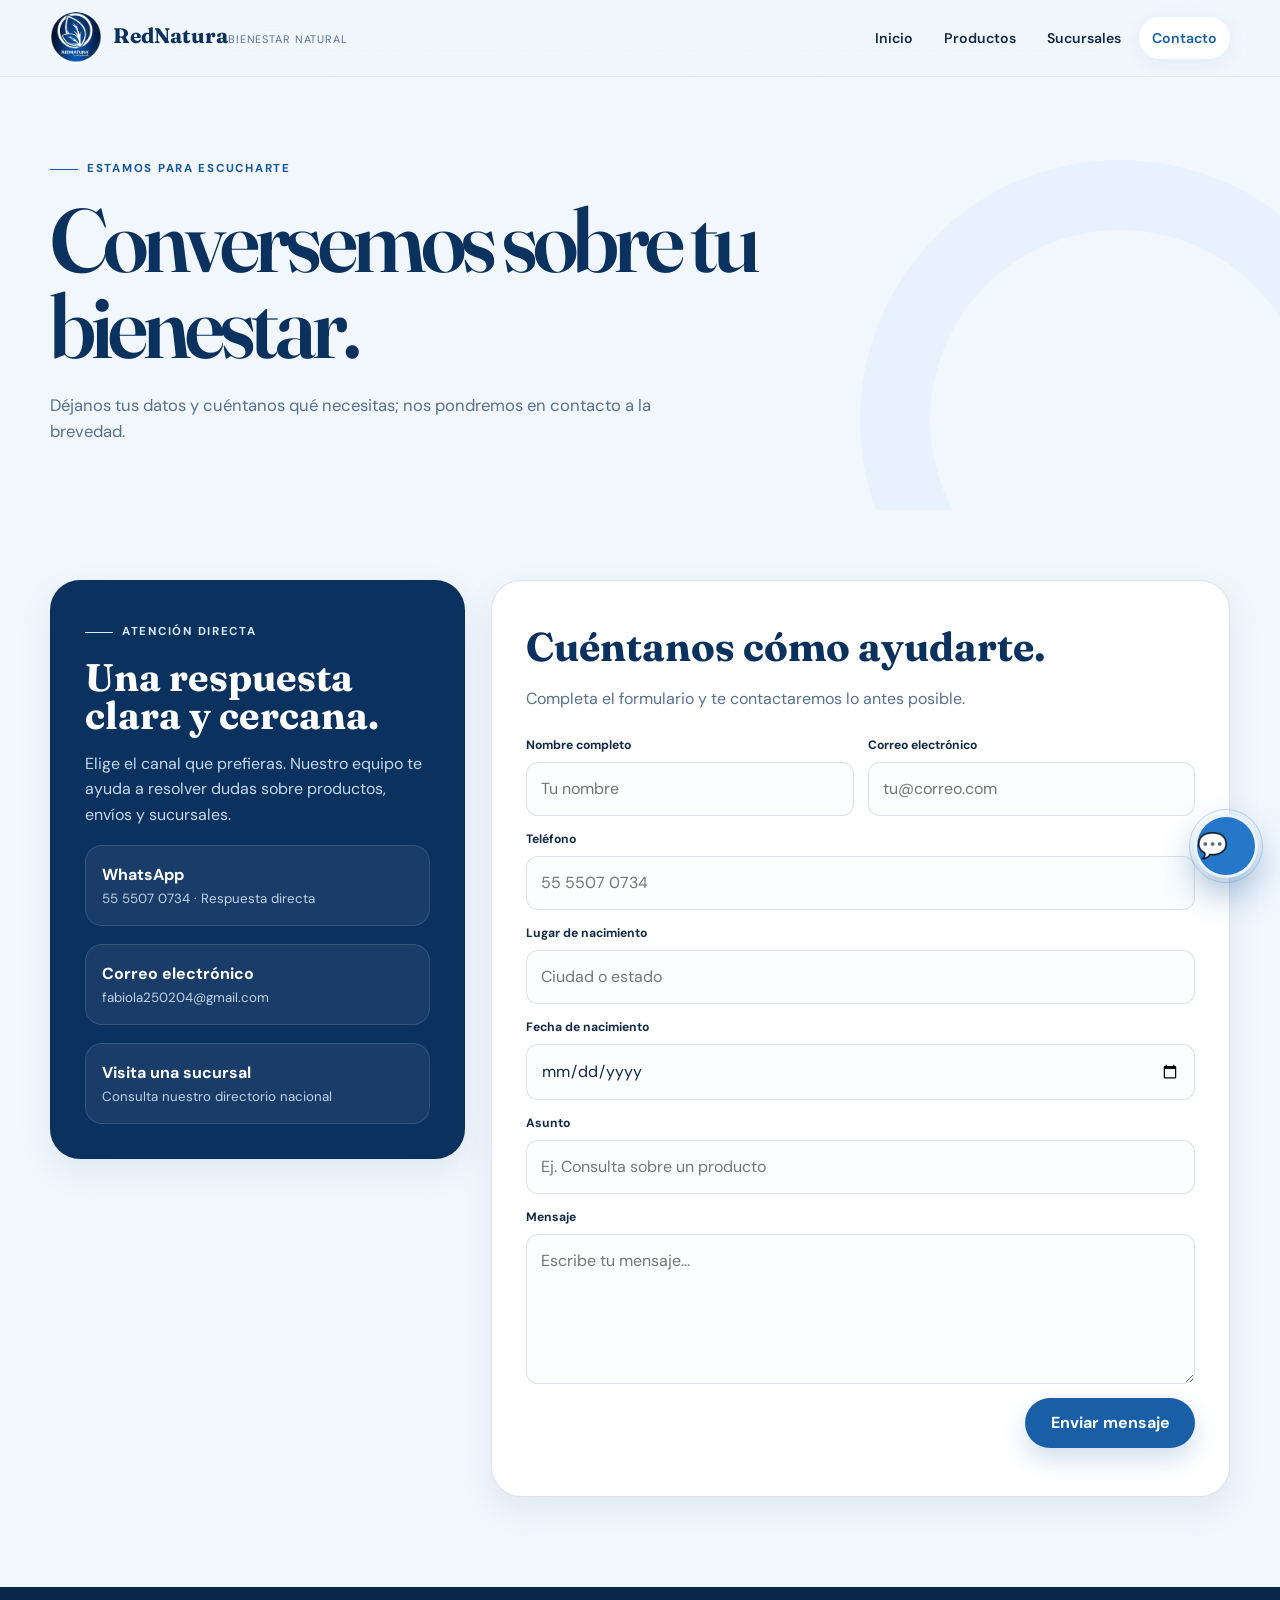
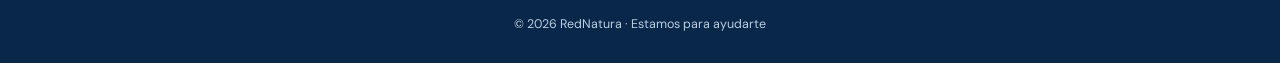
==== contacto.html @ c681c80a "Make contact form compatible with Netlify forms: add data-netlify, form-name, honeypot and point act" ====
<!DOCTYPE html>
<html lang="es">
<head>
  <meta charset="UTF-8"><meta name="viewport" content="width=device-width,initial-scale=1">
  <meta name="description" content="Contacta al equipo RedNatura para resolver dudas sobre productos y sucursales.">
  <title>Contacto | RedNatura</title><link rel="stylesheet" href="css/styles.css">
</head>
<body>
  <nav class="navbar" aria-label="Navegación principal"><div class="container">
    <a class="logo" href="index.html"><img src="img/logo.png" alt="" class="logo-img"><span><span class="logo-text">RedNatura</span><span class="brand-note">Bienestar natural</span></span></a>
    <ul class="nav-links"><li><a href="index.html">Inicio</a></li><li><a href="index.html#productos">Productos</a></li><li><a href="sucursales.html">Sucursales</a></li><li><a href="contacto.html" aria-current="page">Contacto</a></li></ul>
  </div></nav>
  <main>
    <section class="page-hero"><div class="container"><span class="hero-kicker">Estamos para escucharte</span><h1>Conversemos sobre tu bienestar.</h1><p>Déjanos tus datos y cuéntanos qué necesitas; nos pondremos en contacto a la brevedad.</p></div></section>
    <section class="contact-page"><div class="container contact-layout">
      <aside class="contact-aside"><span class="sales-card-label">Atención directa</span><h2>Una respuesta clara y cercana.</h2><p>Elige el canal que prefieras. Nuestro equipo te ayuda a resolver dudas sobre productos, envíos y sucursales.</p>
        <a class="contact-method" href="https://wa.me/525555070734?text=Hola%2C%20quiero%20informaci%C3%B3n%20sobre%20RedNatura" target="_blank" rel="noopener"><strong>WhatsApp</strong><small>55 5507 0734 · Respuesta directa</small></a>
        <a class="contact-method" href="mailto:fabiola250204@gmail.com"><strong>Correo electrónico</strong><small>fabiola250204@gmail.com</small></a>
        <a class="contact-method" href="sucursales.html"><strong>Visita una sucursal</strong><small>Consulta nuestro directorio nacional</small></a>
      </aside>
      <section class="contact-form-card" aria-labelledby="contact-title"><h2 id="contact-title">Cuéntanos cómo ayudarte.</h2><p class="lead">Completa el formulario y te contactaremos lo antes posible.</p>
        <div id="prefill-display"></div>

        <form id="contact-form" name="contacto" method="POST" data-netlify="true" netlify-honeypot="_honey" action="/success" aria-label="Formulario de contacto">
          <input type="hidden" name="form-name" value="contacto">
          <input type="text" name="_honey" class="form-honeypot" tabindex="-1" autocomplete="off" aria-hidden="true">
          <input type="hidden" name="_subject" value="Nuevo mensaje desde web RedNatura">
          <input type="hidden" name="_template" value="table">

          <div class="field"><label for="nombre">Nombre completo</label><input type="text" name="nombre" id="nombre" placeholder="Tu nombre" required autocomplete="name"></div>
          <div class="field"><label for="correo">Correo electrónico</label><input type="email" name="email" id="correo" placeholder="tu@correo.com" required autocomplete="email"></div>
          <div class="field full"><label for="telefono">Teléfono</label><input type="tel" name="telefono" id="telefono" placeholder="55 5507 0734" inputmode="tel" autocomplete="tel" required></div>
          <div class="field full"><label for="lugar_nacimiento">Lugar de nacimiento</label><input type="text" name="lugar_nacimiento" id="lugar_nacimiento" placeholder="Ciudad o estado" required></div>
          <div class="field full"><label for="fecha_nacimiento">Fecha de nacimiento</label><input type="date" name="fecha_nacimiento" id="fecha_nacimiento" required></div>
          <div class="field full"><label for="asunto">Asunto</label><input type="text" name="asunto" id="asunto" placeholder="Ej. Consulta sobre un producto" required></div>
          <div class="field full"><label for="mensaje">Mensaje</label><textarea name="mensaje" id="mensaje" placeholder="Escribe tu mensaje..." required></textarea></div>

          <input type="hidden" name="producto" id="producto-hidden" value="">
          <input type="hidden" name="precio" id="precio-hidden" value="">

          <div class="form-actions"><button type="submit" class="btn-send"><span class="btn-send-label">Enviar mensaje</span></button></div>
          <div id="flash-messages" class="full" role="status" aria-live="polite" aria-atomic="true"></div>
        </form>

      </section>
    </div></section>
  </main>
  <footer class="footer"><p>© 2026 RedNatura · Estamos para ayudarte</p></footer>
  <div id="chatbot" class="chatbot-container hidden"><div class="chatbot-header"><h3>Asistente RedNatura</h3><button class="close-btn" onclick="toggleChat()" aria-label="Cerrar chat">×</button></div><div id="chat-messages" class="chat-messages"></div><div class="chat-input-area"><input id="chat-input" type="text" placeholder="Escribe tu pregunta..." onkeypress="handleChatInput(event)"><button onclick="sendMessage()">Enviar</button></div></div>
  <button class="chat-toggle" onclick="toggleChat()" aria-label="Abrir chat"><span aria-hidden="true">💬</span><span class="chat-toggle-label">¿Necesitas ayuda?</span></button>

  <script src="js/productos.js"></script>
  <script src="js/sucursales.js"></script>
  <script src="js/contacto.js"></script>
  <script src="js/chatbot.js"></script>
  <script src="js/navigation.js"></script>
</body>
</html>
---- css/styles.css ----
@import url('https://fonts.googleapis.com/css2?family=DM+Sans:wght@400;500;600;700&family=Fraunces:opsz,wght@9..144,600;9..144,700&display=swap');

:root{
  --ink:#132a46;--ink-soft:#58708d;--forest:#185fa8;--forest-deep:#0b315f;--leaf:#3d82c4;
  --lime:#d9ebff;--cream:#f1f7fd;--paper:#fbfdff;--sand:#dbe8f5;--clay:#2477c9;--clay-dark:#15579b;
  --white:#fff;--line:rgba(19,42,70,.13);--shadow:0 24px 70px rgba(11,49,95,.13);--shadow-soft:0 12px 35px rgba(11,49,95,.08);
  --radius:28px;--radius-sm:16px;--display:"Fraunces",Georgia,serif;--body:"DM Sans",sans-serif;
}
*{box-sizing:border-box;margin:0;padding:0}html{scroll-behavior:smooth}body{font-family:var(--body);color:var(--ink);background:var(--cream);line-height:1.6;-webkit-font-smoothing:antialiased}body::before{content:"";position:fixed;inset:0;z-index:-1;pointer-events:none;opacity:.28;background-image:url("data:image/svg+xml,%3Csvg viewBox='0 0 180 180' xmlns='http://www.w3.org/2000/svg'%3E%3Cfilter id='n'%3E%3CfeTurbulence type='fractalNoise' baseFrequency='.9' numOctaves='2' stitchTiles='stitch'/%3E%3C/filter%3E%3Crect width='100%25' height='100%25' filter='url(%23n)' opacity='.12'/%3E%3C/svg%3E")}
img{display:block;max-width:100%}button,input,textarea{font:inherit}button,a{touch-action:manipulation}.container{width:min(1180px,calc(100% - 40px));margin-inline:auto}.hidden{display:none!important}
.navbar{position:sticky;top:0;z-index:50;padding:12px 0;border-bottom:1px solid rgba(19,42,70,.08);background:rgba(241,247,253,.9);backdrop-filter:blur(18px)}.navbar .container{display:flex;align-items:center;justify-content:space-between;gap:30px}.logo{display:flex;align-items:center;gap:11px;color:var(--forest-deep);text-decoration:none}.logo-img{width:52px;height:52px;object-fit:contain;border-radius:50%;background:var(--white)}.logo-text{font-family:var(--display);font-size:1.32rem;font-weight:700;line-height:1}.logo p,.brand-note{margin-top:4px;color:var(--ink-soft);font-size:.68rem;letter-spacing:.08em;text-transform:uppercase}.nav-links{display:flex;align-items:center;gap:5px;list-style:none}.nav-links a{display:block;padding:10px 13px;border-radius:999px;color:var(--ink);font-size:.88rem;font-weight:600;text-decoration:none;transition:.2s ease}.nav-links a:hover,.nav-links a[aria-current="page"]{background:var(--white);color:var(--forest);box-shadow:0 4px 18px rgba(24,95,168,.08)}.nav-links .help-link{background:var(--forest);color:var(--white)}
.hero{position:relative;overflow:hidden;padding:74px 0 90px;background:var(--cream)}.hero::before{content:"";position:absolute;width:600px;height:600px;right:-220px;top:-250px;border-radius:50%;border:90px solid rgba(61,130,196,.12)}.hero::after{content:"";position:absolute;width:330px;height:330px;left:-180px;bottom:-190px;border-radius:50%;background:var(--lime)}.hero-shell{position:relative;z-index:1;display:grid;grid-template-columns:minmax(0,1.12fr) minmax(340px,.72fr);align-items:center;gap:70px;width:min(1180px,calc(100% - 40px));margin:auto}.hero-kicker,.section-kicker,.sales-card-label{display:inline-flex;align-items:center;gap:9px;color:var(--clay-dark);font-size:.72rem;font-weight:700;letter-spacing:.15em;text-transform:uppercase}.hero-kicker::before,.section-kicker::before,.sales-card-label::before{content:"";width:28px;height:1px;background:currentColor}.hero h1,.page-hero h1{max-width:790px;margin:18px 0 23px;font-family:var(--display);font-size:clamp(3.1rem,6.8vw,6.5rem);font-weight:600;line-height:.96;letter-spacing:-.055em;color:var(--forest-deep)}.hero h1 em{color:var(--clay);font-style:italic}.hero-lead{max-width:660px;color:var(--ink-soft);font-size:1.08rem;line-height:1.8}.hero-actions{display:flex;flex-wrap:wrap;gap:12px;margin-top:31px}.cta-btn,.btn,.btn-send,.btn-submit{display:inline-flex;align-items:center;justify-content:center;gap:9px;min-height:46px;padding:12px 18px;border:1px solid transparent;border-radius:999px;cursor:pointer;font-weight:700;text-decoration:none;transition:transform .2s ease,box-shadow .2s ease,background .2s ease}.cta-btn:hover,.btn:hover,.btn-send:hover,.btn-submit:hover{transform:translateY(-2px)}.cta-primary,.btn-primary,.btn-submit,.btn-send{background:var(--forest);color:var(--white);box-shadow:0 11px 24px rgba(24,95,168,.2)}.cta-primary:hover,.btn-primary:hover,.btn-submit:hover,.btn-send:hover{background:var(--forest-deep);box-shadow:0 16px 30px rgba(24,95,168,.25)}.cta-secondary,.btn-outline{border-color:var(--line);background:rgba(255,255,255,.5);color:var(--ink)}.cta-secondary:hover,.btn-outline:hover{background:var(--white)}.hero-trust{display:flex;flex-wrap:wrap;gap:20px;margin-top:30px;color:var(--forest);font-size:.83rem;font-weight:600}.hero-sales-card{position:relative;padding:38px;border:1px solid rgba(255,255,255,.13);border-radius:38px 38px 10px 38px;color:var(--white);background:var(--forest-deep);box-shadow:0 34px 70px rgba(11,49,95,.24)}.hero-sales-card::before{content:"30%";position:absolute;right:-24px;top:-28px;display:grid;place-items:center;width:88px;height:88px;border-radius:50%;background:var(--clay);color:var(--white);font-family:var(--display);font-size:1.5rem;transform:rotate(8deg);box-shadow:0 12px 30px rgba(21,87,155,.3)}.sales-card-label{color:var(--lime)}.hero-sales-card h2{margin:16px 0 10px;font-family:var(--display);font-size:2.2rem;line-height:1.05}.hero-sales-card>p{margin-bottom:24px;color:#cbdced}.whatsapp-card,.branch-card{display:grid;grid-template-columns:auto 1fr auto;align-items:center;gap:13px;padding:14px;border-radius:18px;text-decoration:none;transition:.2s ease}.whatsapp-card{margin-bottom:10px;background:var(--paper);color:var(--ink);box-shadow:0 14px 35px rgba(0,0,0,.16)}.branch-card{border:1px solid rgba(255,255,255,.15);color:var(--white);background:rgba(255,255,255,.06)}.whatsapp-card:hover,.branch-card:hover{transform:translateX(4px)}.whatsapp-card__icon,.branch-card__icon{display:grid;place-items:center;width:44px;height:44px;border-radius:14px;background:var(--lime);color:var(--forest);font-size:1.1rem}.branch-card__icon{background:rgba(255,255,255,.1);color:var(--white)}.whatsapp-card strong,.branch-card strong{display:block;font-size:.9rem}.whatsapp-card small,.branch-card small{display:block;margin-top:2px;color:var(--ink-soft);font-size:.72rem}.branch-card small{color:#c4d8ec}.whatsapp-card__arrow,.branch-card__cta{font-weight:700}
.productos,.sucursales,.detail-page{padding:92px 0;background:var(--paper)}.section-heading{display:flex;align-items:end;justify-content:space-between;gap:30px;margin-bottom:28px}.section-heading h2,.productos>.container>h2,.contact-section h2{margin-top:10px;font-family:var(--display);font-size:clamp(2.4rem,5vw,4.5rem);font-weight:600;line-height:1;color:var(--forest-deep);letter-spacing:-.045em}.descripcion,.section-heading p,.sucursales>.container>p{max-width:610px;color:var(--ink-soft)}.productos>.container>h2+.descripcion{margin-top:12px}.filtros{display:flex;gap:8px;overflow-x:auto;margin:30px 0 38px;padding:5px 3px 12px;scrollbar-width:thin}.filtro-btn{flex:0 0 auto;padding:9px 15px;border:1px solid var(--line);border-radius:999px;color:var(--ink-soft);background:transparent;cursor:pointer;font-size:.82rem;font-weight:600;transition:.2s}.filtro-btn:hover,.filtro-btn.active{border-color:var(--forest);background:var(--forest);color:var(--white)}.productos-grid{display:grid;grid-template-columns:repeat(3,minmax(0,1fr));gap:22px}.producto-card{position:relative;display:flex;flex-direction:column;overflow:hidden;border:1px solid var(--line);border-radius:26px;background:var(--white);box-shadow:var(--shadow-soft);transition:transform .25s ease,box-shadow .25s ease}.producto-card:hover{transform:translateY(-7px);box-shadow:var(--shadow)}.producto-card:nth-child(3n+2){transform:translateY(18px)}.producto-card:nth-child(3n+2):hover{transform:translateY(10px)}.producto-imagen-container{position:relative;display:grid;place-items:center;min-height:245px;padding:28px;background:radial-gradient(circle at 50% 42%,#fff 0 33%,transparent 34%),linear-gradient(145deg,#e5f0fb,var(--cream))}.producto-imagen-container::after{content:"";position:absolute;inset:auto 22px 18px;height:18px;border-radius:50%;background:rgba(19,42,70,.13);filter:blur(10px)}.producto-imagen{position:relative;z-index:1;width:100%;height:205px;object-fit:contain;transition:transform .35s ease}.producto-card:hover .producto-imagen{transform:scale(1.04) rotate(-1deg)}.producto-placeholder{position:relative;z-index:1;display:grid;place-items:center;width:138px;height:174px;padding:14px;border-radius:18px 18px 32px 32px;background:linear-gradient(165deg,var(--white),#e4eff9);color:var(--forest);font-family:var(--display);font-size:1.05rem;text-align:center;box-shadow:0 18px 30px rgba(19,42,70,.13)}.descuento-badge{position:absolute;z-index:2;top:16px;left:16px;padding:8px 12px;border-radius:999px;background:var(--clay);color:var(--white);font-size:.75rem;font-weight:800;letter-spacing:.08em;box-shadow:0 8px 20px rgba(21,87,155,.24)}.producto-body{display:flex;flex:1;flex-direction:column;padding:24px}.producto-category{margin-bottom:7px;color:var(--leaf);font-size:.7rem;font-weight:700;letter-spacing:.13em;text-transform:uppercase}.producto-body h3{font-family:var(--display);font-size:1.55rem;line-height:1.08;color:var(--forest-deep)}.desc-corta{min-height:50px;margin:10px 0;color:var(--ink-soft);font-size:.88rem}.producto-info{display:flex;align-items:end;justify-content:space-between;gap:12px;margin-top:auto;padding:17px 0;border-top:1px solid var(--line)}.price-stack{display:flex;flex-direction:column}.price-label{color:var(--ink-soft);font-size:.68rem;text-transform:uppercase;letter-spacing:.1em}.precio{color:var(--ink);font-size:1.16rem;font-weight:700}.precio.original{text-decoration:line-through;color:#8498ad;font-size:.9rem;font-weight:500}.precio-descuento{color:var(--clay-dark);font-family:var(--display);font-size:1.75rem;font-weight:700;line-height:1}.saving-pill{padding:7px 9px;border-radius:10px;color:var(--clay-dark);background:#deedfb;font-size:.7rem;font-weight:700}.producto-actions{display:grid;grid-template-columns:1fr auto;gap:8px}.producto-actions .btn{min-height:42px;padding:10px 13px;border-radius:13px;background:var(--forest);color:var(--white);font-size:.78rem}.producto-actions .btn-whatsapp{width:44px;padding:10px;background:#dcecff;color:var(--forest);box-shadow:none}.producto-actions .btn-whatsapp span{display:none}
.promo-strip{position:relative;overflow:hidden;padding:52px 0;background:var(--clay);color:var(--white)}.promo-strip::after{content:"NATURAL · CERCANO · CONFIABLE ·";position:absolute;top:-22px;right:-20px;white-space:nowrap;color:rgba(255,255,255,.08);font-family:var(--display);font-size:6rem;font-weight:700}.promo-strip__inner{position:relative;z-index:1;display:grid;grid-template-columns:auto 1fr auto;align-items:center;gap:25px}.promo-number{font-family:var(--display);font-size:5.6rem;line-height:.8}.promo-strip h2{font-family:var(--display);font-size:2rem;line-height:1.05}.promo-strip p{margin-top:5px;color:#dcecff}.promo-strip .cta-btn{background:var(--white);color:var(--clay-dark)}
.branch-spotlight{padding:70px 0;background:var(--cream)}.branch-spotlight__inner{display:grid;grid-template-columns:1fr auto;align-items:center;gap:30px;padding:46px;border:1px solid var(--line);border-radius:34px 8px 34px 34px;background:var(--white);box-shadow:var(--shadow-soft)}.branch-spotlight h2{max-width:700px;margin:12px 0 10px;font-family:var(--display);font-size:clamp(2rem,4vw,3.5rem);line-height:1;color:var(--forest-deep)}.branch-spotlight p{color:var(--ink-soft)}.branch-spotlight__action{display:flex;align-items:center;gap:20px;padding:15px 20px;border-radius:999px;background:var(--forest);color:var(--white);font-weight:700;text-decoration:none}.contacto{padding:88px 0;background:var(--forest-deep);color:var(--white)}.conocenos-content{display:grid;grid-template-columns:1fr .72fr;align-items:center;gap:80px}.conocenos-texto h2{margin-bottom:18px;font-family:var(--display);font-size:clamp(2.5rem,5vw,4.7rem);line-height:1}.conocenos-texto>p{color:#c9dced}.beneficios-list{display:grid;grid-template-columns:1fr 1fr;gap:11px;margin:25px 0;list-style:none}.beneficios-list li{padding:11px 13px;border:1px solid rgba(255,255,255,.12);border-radius:13px;background:rgba(255,255,255,.05);font-size:.86rem}.conocenos-imagen{position:relative;min-height:350px;border-radius:50% 50% 8px 50%;background:radial-gradient(circle,var(--lime),#76a9d8);box-shadow:inset 0 0 0 18px rgba(255,255,255,.08)}.conocenos-imagen::before{content:"Tu bienestar merece atención cercana.";position:absolute;left:50%;top:50%;width:70%;transform:translate(-50%,-50%);font-family:var(--display);font-size:2.1rem;line-height:1.08;text-align:center;color:var(--forest-deep)}.conocenos-imagen img{display:none}
.page-hero{position:relative;overflow:hidden;padding:75px 0 65px;background:var(--cream)}.page-hero::after{content:"";position:absolute;right:-100px;bottom:-170px;width:380px;height:380px;border:70px solid var(--lime);border-radius:50%;opacity:.45}.page-hero h1{max-width:850px;font-size:clamp(3rem,7vw,6rem)}.page-hero p{max-width:650px;color:var(--ink-soft);font-size:1.04rem}.page-hero .hero-actions{margin-top:25px}.sucursales-grid{display:grid;grid-template-columns:repeat(3,minmax(0,1fr));gap:18px;margin-top:38px}.sucursal-card{position:relative;overflow:hidden;padding:24px;border:1px solid var(--line);border-radius:22px;background:var(--white);box-shadow:var(--shadow-soft);transition:.2s}.sucursal-card::before{content:"";position:absolute;inset:0 0 auto;height:5px;background:linear-gradient(90deg,var(--leaf),var(--lime))}.sucursal-card:hover{transform:translateY(-5px);box-shadow:var(--shadow)}.sucursal-card h3{margin-bottom:5px;font-family:var(--display);font-size:1.35rem;color:var(--forest-deep)}.sucursal-card>p{color:var(--ink-soft);font-size:.86rem}.sucursal-card .horario{margin-top:10px;padding-top:10px;border-top:1px solid var(--line);font-size:.77rem}.sucursal-actions{display:flex;flex-wrap:wrap;gap:7px;margin-top:18px}.sucursal-actions .btn{min-height:38px;padding:8px 11px;border-radius:11px;background:var(--forest);color:var(--white);font-size:.7rem}.sucursal-actions .btn-outline{border-color:var(--line);background:var(--cream);color:var(--ink)}
.detail-page{min-height:70vh}.producto-detail{max-width:1080px;margin:auto}.detail-layout{display:grid;grid-template-columns:.88fr 1.12fr;gap:55px;align-items:start}.detail-visual{position:sticky;top:100px}.detail-image-wrap{position:relative;display:grid;place-items:center;min-height:520px;padding:40px;border-radius:38px 38px 8px 38px;background:linear-gradient(145deg,#dcecfb,var(--cream));box-shadow:var(--shadow-soft)}.detail-image{width:100%;height:420px;object-fit:contain}.detail-promo{position:absolute;left:24px;bottom:24px;padding:14px 18px;border-radius:18px;background:var(--clay);color:var(--white);box-shadow:0 12px 30px rgba(21,87,155,.25)}.detail-promo strong{display:block;font-family:var(--display);font-size:1.6rem;line-height:1}.detail-category{color:var(--clay-dark);font-size:.72rem;font-weight:700;letter-spacing:.14em;text-transform:uppercase}.detail-copy h1{margin:12px 0 10px;font-family:var(--display);font-size:clamp(3rem,6vw,5.1rem);line-height:.92;color:var(--forest-deep);letter-spacing:-.05em}.detail-presentation{color:var(--leaf);font-weight:700}.detail-description{margin:20px 0;color:var(--ink-soft);font-size:1.02rem;line-height:1.8}.detail-price{display:flex;align-items:end;justify-content:space-between;gap:18px;margin:25px 0;padding:20px;border:1px solid var(--line);border-radius:20px;background:var(--cream)}.detail-price .precio-descuento{font-size:2.6rem}.detail-actions{display:grid;grid-template-columns:1fr 1fr;gap:10px}.detail-actions .btn{border-radius:14px}.detail-sections{display:grid;grid-template-columns:1fr 1fr;gap:18px;margin-top:38px}.detail-card{padding:26px;border:1px solid var(--line);border-radius:22px;background:var(--white)}.detail-card h2{margin-bottom:16px;font-family:var(--display);font-size:1.65rem;color:var(--forest-deep)}.detail-list{list-style:none}.detail-list li{position:relative;padding:10px 0 10px 25px;border-bottom:1px solid var(--line);color:var(--ink-soft);font-size:.9rem}.detail-list li::before{content:"";position:absolute;left:2px;top:18px;width:8px;height:8px;border-radius:50%;background:var(--leaf)}.usage-card{grid-column:1/-1;background:var(--forest-deep);color:var(--white)}.usage-card h2{color:var(--lime)}.usage-card p{color:#d3e3f2}
.contact-page{padding:70px 0 90px;background:var(--cream)}.contact-layout{display:grid;grid-template-columns:.72fr 1.28fr;gap:26px;align-items:start}.contact-aside,.contact-form-card{padding:34px;border:1px solid var(--line);border-radius:30px;background:var(--white);box-shadow:var(--shadow-soft)}.contact-aside{position:sticky;top:100px;color:var(--white);background:var(--forest-deep)}.contact-aside h2{margin:16px 0;font-family:var(--display);font-size:2.4rem;line-height:1;color:var(--white)}.contact-aside>p{color:#c5d9eb}.contact-method{display:block;margin-top:18px;padding:16px;border:1px solid rgba(255,255,255,.12);border-radius:17px;color:var(--white);text-decoration:none;background:rgba(255,255,255,.06)}.contact-method small{display:block;color:#bdd2e5}.contact-form-card h2{font-family:var(--display);font-size:2.5rem;color:var(--forest-deep)}.contact-form-card .lead{margin:7px 0 24px;color:var(--ink-soft)}#contact-form{display:grid;grid-template-columns:1fr 1fr;gap:14px}#contact-form .full{grid-column:1/-1}.field{display:flex;flex-direction:column;gap:7px}.field label{color:var(--ink);font-size:.76rem;font-weight:700}.field input,.field textarea,#registro-form input,#registro-form textarea{width:100%;padding:13px 14px;border:1px solid var(--line);border-radius:12px;outline:none;color:var(--ink);background:var(--paper);transition:.2s}.field input:focus,.field textarea:focus,#registro-form input:focus,#registro-form textarea:focus{border-color:var(--leaf);box-shadow:0 0 0 4px rgba(61,130,196,.14)}.field textarea{min-height:150px;resize:vertical}.form-actions{grid-column:1/-1;display:flex;justify-content:flex-end}.btn-send{border:0}.prefill-box,.flash,.form-message{grid-column:1/-1;margin-bottom:14px;padding:12px 14px;border-radius:12px;font-weight:600}.prefill-box,.flash.success,.form-message.success{border:1px solid #b9d8f4;background:#e6f2fd;color:var(--forest)}.flash.error,.form-message.error{border:1px solid #a9caea;background:#edf6ff;color:var(--clay-dark)}
.footer{padding:28px 20px;color:#b9cee2;background:#082749;text-align:center;font-size:.78rem}.chat-toggle{position:fixed;z-index:60;right:22px;bottom:22px;display:grid;place-items:center;width:58px;height:58px;border:0;border-radius:50%;background:var(--clay);color:var(--white);cursor:pointer;box-shadow:0 14px 30px rgba(21,87,155,.3);font-size:1.25rem}.chatbot-container{position:fixed;z-index:70;right:22px;bottom:92px;width:min(370px,calc(100vw - 30px));overflow:hidden;border:1px solid var(--line);border-radius:22px;background:var(--white);box-shadow:var(--shadow)}.chatbot-header{display:flex;align-items:center;justify-content:space-between;padding:16px 18px;color:var(--white);background:var(--forest-deep)}.chatbot-header h3{font-family:var(--display)}.close-btn,.close-modal{border:0;background:transparent;color:inherit;cursor:pointer;font-size:1.6rem}.chat-messages{height:330px;overflow-y:auto;padding:16px;background:var(--cream)}.chat-input-area{display:flex;gap:8px;padding:12px;border-top:1px solid var(--line)}.chat-input-area input{flex:1;min-width:0;padding:10px;border:1px solid var(--line);border-radius:11px}.chat-input-area button{padding:10px 13px;border:0;border-radius:11px;background:var(--forest);color:var(--white)}.message{margin:8px 0;padding:10px 12px;border-radius:13px;font-size:.82rem}.message.bot{background:var(--white)}.message.user{margin-left:30px;background:var(--forest);color:var(--white)}.chat-menu{display:flex;flex-wrap:wrap;gap:5px;margin:8px 0}.chat-menu .btn{min-height:32px;padding:6px 9px;border-radius:9px;background:var(--white);color:var(--forest);font-size:.68rem;box-shadow:none}.modal{position:fixed;z-index:100;inset:0;display:grid;place-items:center;padding:20px;background:rgba(7,32,65,.72);backdrop-filter:blur(8px)}.modal-content{position:relative;width:min(650px,100%);max-height:90vh;overflow:auto;padding:32px;border-radius:26px;background:var(--white)}.modal-content h2{margin-bottom:20px;font-family:var(--display);font-size:2rem}.close-modal{position:absolute;right:18px;top:12px;color:var(--ink)}#registro-form{display:grid;grid-template-columns:1fr 1fr;gap:10px}#registro-form label,#registro-form textarea,#registro-form .btn-submit,#registro-form .hidden{grid-column:1/-1}#registro-form label{font-size:.75rem}.btn-submit{border:0;margin-top:8px}.empty-state{grid-column:1/-1;padding:70px 20px;text-align:center;color:var(--ink-soft)}.empty-state h3{font-family:var(--display);font-size:2rem;color:var(--forest)}
@media(max-width:960px){.nav-links{gap:0}.nav-links a{padding:9px 8px}.hero-shell,.conocenos-content,.detail-layout,.contact-layout{grid-template-columns:1fr}.hero-sales-card{max-width:620px}.productos-grid,.sucursales-grid{grid-template-columns:repeat(2,minmax(0,1fr))}.producto-card:nth-child(3n+2){transform:none}.promo-strip__inner{grid-template-columns:auto 1fr}.promo-strip .cta-btn{grid-column:1/-1;width:max-content}.detail-visual,.contact-aside{position:static}.detail-image-wrap{min-height:420px}.beneficios-list{grid-template-columns:1fr 1fr}}
@media(max-width:700px){.container,.hero-shell{width:min(100% - 28px,1180px)}.navbar{position:relative}.navbar .container{align-items:flex-start;flex-direction:column;gap:10px}.nav-links{width:100%;overflow-x:auto;padding-bottom:3px}.nav-links a{white-space:nowrap}.logo p{display:none}.hero{padding:55px 0 65px}.hero-shell{gap:40px}.hero h1,.page-hero h1{font-size:clamp(2.9rem,15vw,4.3rem)}.hero-actions,.detail-actions{grid-template-columns:1fr;flex-direction:column}.hero-actions .cta-btn{width:100%}.hero-trust{display:grid;gap:7px}.hero-sales-card{padding:28px 22px;border-radius:28px 28px 8px 28px}.hero-sales-card::before{right:8px;top:-28px;width:74px;height:74px}.whatsapp-card,.branch-card{grid-template-columns:auto 1fr}.whatsapp-card__arrow,.branch-card__cta{display:none}.productos,.sucursales,.detail-page{padding:68px 0}.productos-grid,.sucursales-grid{grid-template-columns:1fr}.producto-card:nth-child(n){transform:none}.section-heading{align-items:start;flex-direction:column}.promo-strip__inner{grid-template-columns:1fr}.promo-number{font-size:4.4rem}.promo-strip .cta-btn{grid-column:auto;width:100%}.branch-spotlight{padding:50px 0}.branch-spotlight__inner{grid-template-columns:1fr;padding:28px;border-radius:27px 7px 27px 27px}.branch-spotlight__action{justify-content:space-between}.conocenos-content{gap:45px}.beneficios-list{grid-template-columns:1fr}.conocenos-imagen{min-height:280px}.detail-image-wrap{min-height:360px;padding:25px}.detail-image{height:320px}.detail-price{align-items:start;flex-direction:column}.detail-sections{grid-template-columns:1fr}.usage-card{grid-column:auto}.contact-page{padding:50px 0}.contact-aside,.contact-form-card{padding:24px;border-radius:22px}#contact-form,#registro-form{grid-template-columns:1fr}#contact-form .full,#registro-form label,#registro-form textarea,#registro-form .btn-submit{grid-column:auto}.form-actions .btn-send{width:100%}.chat-toggle{right:15px;bottom:15px}.chatbot-container{right:15px;bottom:82px}.modal-content{padding:25px 20px}}
@media(prefers-reduced-motion:reduce){*{scroll-behavior:auto!important;transition:none!important;animation:none!important}}

/* Marco final para tarjeta promocional */
.tarjeta-frame{display:grid;place-items:center;overflow:hidden;padding:22px;background:linear-gradient(145deg,#d9ebff,#76a9d8);box-shadow:inset 0 0 0 18px rgba(255,255,255,.1),0 24px 60px rgba(7,49,95,.22)}
.tarjeta-frame::before{display:none}.tarjeta-frame img{display:block;width:100%;height:100%;max-height:430px;object-fit:contain;border-radius:22px;filter:drop-shadow(0 18px 25px rgba(11,49,95,.2))}.tarjeta-frame figcaption{display:none;text-align:center;color:var(--forest-deep)}.tarjeta-frame.tarjeta-pendiente figcaption{display:grid;gap:7px}.tarjeta-frame figcaption strong{font-family:var(--display);font-size:2rem;line-height:1}.tarjeta-frame figcaption span{max-width:270px;color:var(--ink-soft);font-size:.82rem}

/* Navegación persistente, formulario y acceso al asistente */
.navbar{transition:padding .25s ease,background .25s ease,box-shadow .25s ease}.navbar.is-scrolled{padding:7px 0;background:rgba(251,253,255,.96);box-shadow:0 10px 30px rgba(11,49,95,.1)}.navbar .logo-img{transition:width .25s ease,height .25s ease}.navbar.is-scrolled .logo-img{width:44px;height:44px}
.btn-send{min-width:170px}.btn-send:disabled{cursor:wait;opacity:.78;transform:none}.btn-send.is-sending::before{content:"";width:15px;height:15px;border:2px solid rgba(255,255,255,.45);border-top-color:var(--white);border-radius:50%;animation:send-spin .7s linear infinite}.form-honeypot{position:absolute!important;left:-10000px!important;width:1px!important;height:1px!important;opacity:0!important;pointer-events:none!important}.flash{display:flex;flex-direction:column;align-items:flex-start;gap:4px;padding:15px 17px;border:1px solid transparent;border-radius:14px}.flash.success{border-color:rgba(48,133,88,.22);background:#eefaf3;color:#16683c}.flash.error{border-color:rgba(184,65,65,.22);background:#fff3f1;color:#9b2f2f}.flash span{color:var(--ink-soft);font-size:.88rem;font-weight:500}.flash-whatsapp{display:inline-flex;margin-top:6px;padding:8px 12px;border-radius:999px;background:#1f9d61;color:var(--white);font-size:.82rem;font-weight:800;text-decoration:none;transition:transform .2s ease,background .2s ease}.flash-whatsapp:hover,.flash-whatsapp:focus-visible{background:#177a4b;transform:translateY(-1px)}
.chat-toggle{width:64px;height:64px;border:3px solid rgba(255,255,255,.9);box-shadow:0 16px 34px rgba(21,87,155,.38);font-size:1.55rem;transition:transform .2s ease,box-shadow .2s ease}.chat-toggle:hover,.chat-toggle:focus-visible{transform:translateY(-3px) scale(1.04);box-shadow:0 20px 42px rgba(21,87,155,.46)}.chat-toggle::after{content:"";position:absolute;inset:-8px;border:1px solid rgba(36,119,201,.28);border-radius:50%;animation:chat-pulse 2.4s ease-out infinite;pointer-events:none}.chat-toggle-label{position:absolute;right:76px;width:max-content;padding:8px 11px;border-radius:10px;background:var(--forest-deep);color:var(--white);box-shadow:var(--shadow-soft);font-size:.72rem;font-weight:700;letter-spacing:.01em;opacity:0;transform:translateX(8px);pointer-events:none;transition:opacity .2s ease,transform .2s ease}.chat-toggle:hover .chat-toggle-label,.chat-toggle:focus-visible .chat-toggle-label{opacity:1;transform:translateX(0)}
@keyframes send-spin{to{transform:rotate(360deg)}}@keyframes chat-pulse{0%{opacity:.7;transform:scale(.9)}75%,100%{opacity:0;transform:scale(1.25)}}
@media(max-width:700px){.navbar{position:sticky;padding:9px 0}.navbar .container{gap:7px}.navbar.is-scrolled .brand-note{display:none}.nav-links{scrollbar-width:none}.nav-links::-webkit-scrollbar{display:none}.chat-toggle{width:60px;height:60px}.chat-toggle-label{display:none}}
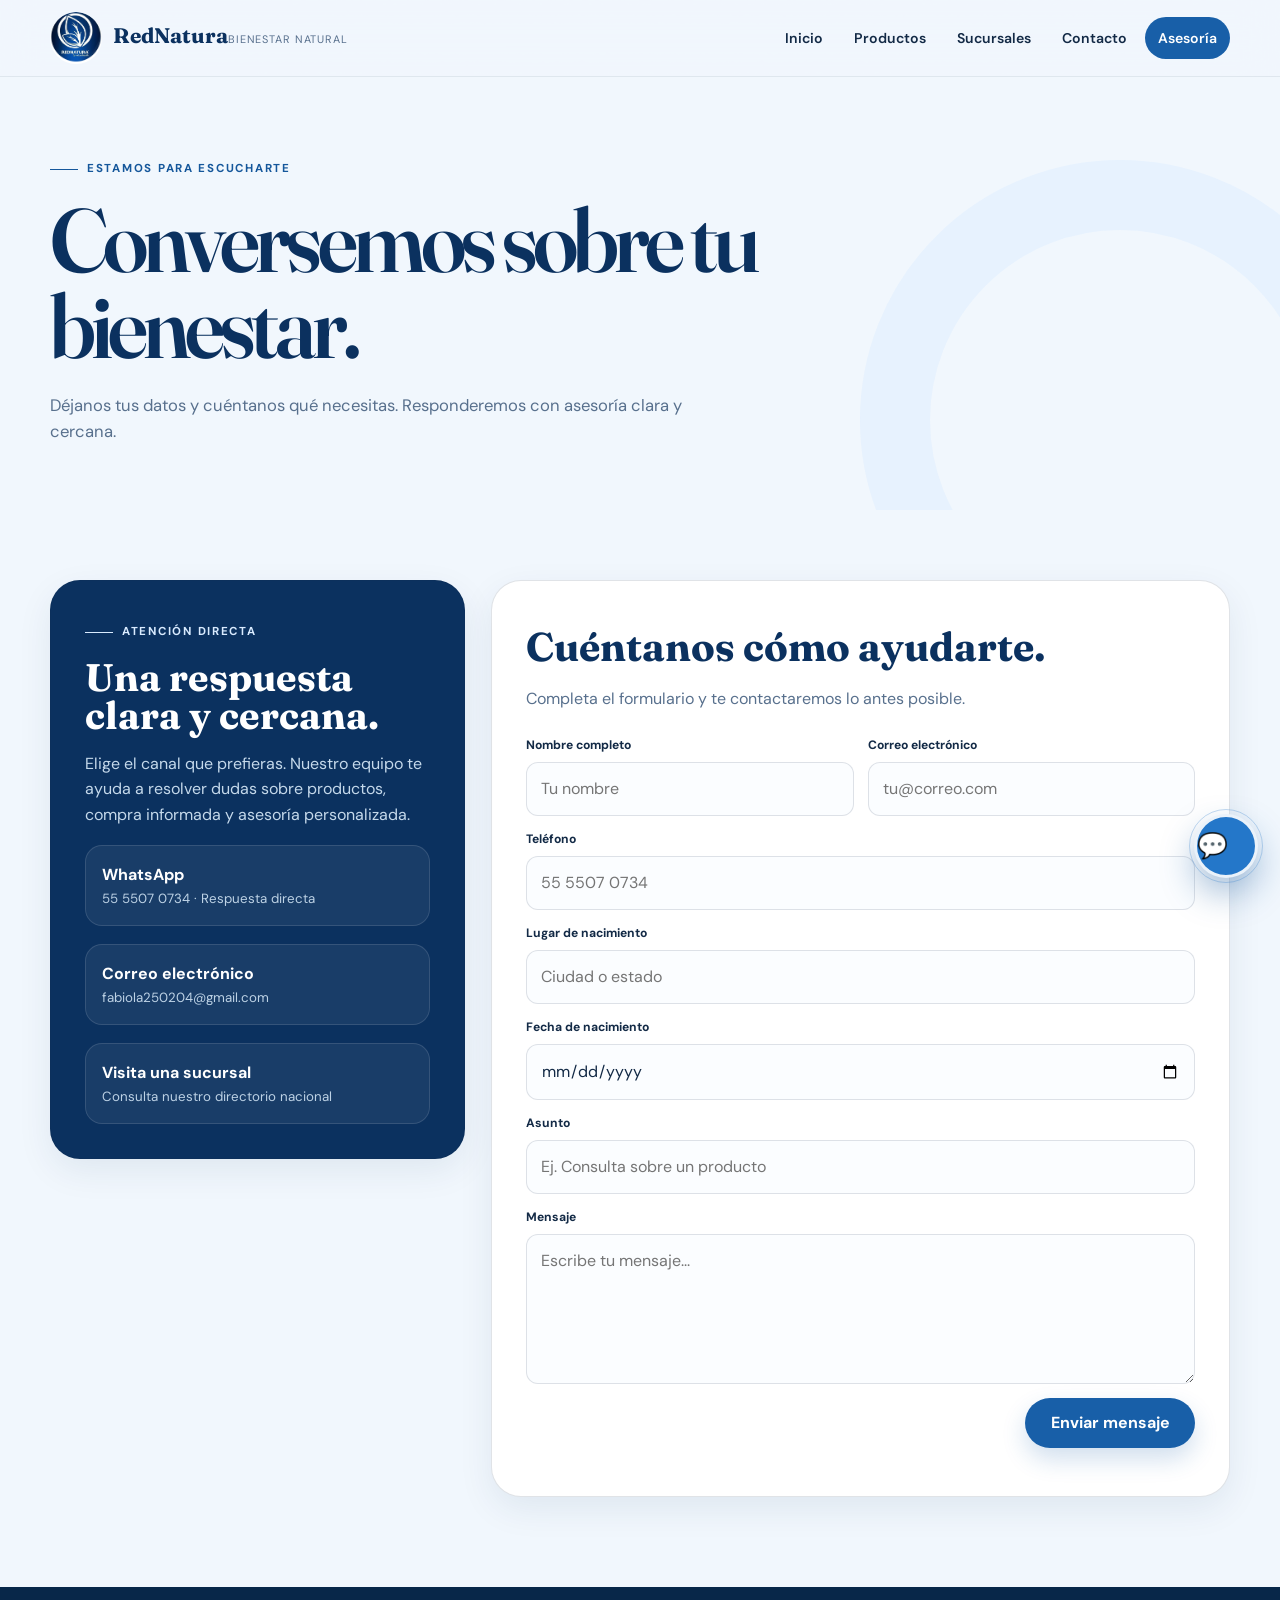
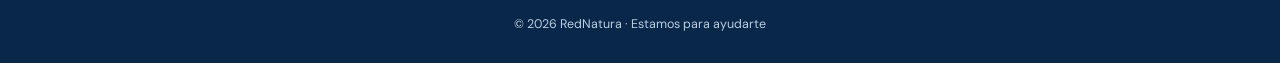
==== commit 795d2160: "Update contacto.html" ====
--- a/contacto.html
+++ b/contacto.html
@@ -8,12 +8,12 @@
 <body>
   <nav class="navbar" aria-label="Navegación principal"><div class="container">
     <a class="logo" href="index.html"><img src="img/logo.png" alt="" class="logo-img"><span><span class="logo-text">RedNatura</span><span class="brand-note">Bienestar natural</span></span></a>
-    <ul class="nav-links"><li><a href="index.html">Inicio</a></li><li><a href="index.html#productos">Productos</a></li><li><a href="sucursales.html">Sucursales</a></li><li><a href="contacto.html" aria-current="page">Contacto</a></li></ul>
+    <ul class="nav-links"><li><a href="index.html">Inicio</a></li><li><a href="index.html#productos">Productos</a></li><li><a href="sucursales.html">Sucursales</a></li><li><a href="contacto.html" class="active">Contacto</a></li><li><a href="#" onclick="toggleChat();return false;" class="help-link">Asesoría</a></li></ul>
   </div></nav>
   <main>
-    <section class="page-hero"><div class="container"><span class="hero-kicker">Estamos para escucharte</span><h1>Conversemos sobre tu bienestar.</h1><p>Déjanos tus datos y cuéntanos qué necesitas; nos pondremos en contacto a la brevedad.</p></div></section>
+    <section class="page-hero"><div class="container"><span class="hero-kicker">Estamos para escucharte</span><h1>Conversemos sobre tu bienestar.</h1><p>Déjanos tus datos y cuéntanos qué necesitas. Responderemos con asesoría clara y cercana.</p></div></section>
     <section class="contact-page"><div class="container contact-layout">
-      <aside class="contact-aside"><span class="sales-card-label">Atención directa</span><h2>Una respuesta clara y cercana.</h2><p>Elige el canal que prefieras. Nuestro equipo te ayuda a resolver dudas sobre productos, envíos y sucursales.</p>
+      <aside class="contact-aside"><span class="sales-card-label">Atención directa</span><h2>Una respuesta clara y cercana.</h2><p>Elige el canal que prefieras. Nuestro equipo te ayuda a resolver dudas sobre productos, compra informada y asesoría personalizada.</p>
         <a class="contact-method" href="https://wa.me/525555070734?text=Hola%2C%20quiero%20informaci%C3%B3n%20sobre%20RedNatura" target="_blank" rel="noopener"><strong>WhatsApp</strong><small>55 5507 0734 · Respuesta directa</small></a>
         <a class="contact-method" href="mailto:fabiola250204@gmail.com"><strong>Correo electrónico</strong><small>fabiola250204@gmail.com</small></a>
         <a class="contact-method" href="sucursales.html"><strong>Visita una sucursal</strong><small>Consulta nuestro directorio nacional</small></a>
@@ -21,8 +21,7 @@
       <section class="contact-form-card" aria-labelledby="contact-title"><h2 id="contact-title">Cuéntanos cómo ayudarte.</h2><p class="lead">Completa el formulario y te contactaremos lo antes posible.</p>
         <div id="prefill-display"></div>
 
-        <form id="contact-form" name="contacto" method="POST" data-netlify="true" netlify-honeypot="_honey" action="/success" aria-label="Formulario de contacto">
-          <input type="hidden" name="form-name" value="contacto">
+        <form id="contact-form" method="POST" action="https://formsubmit.co/fabiola250204@gmail.com" aria-label="Formulario de contacto">
           <input type="text" name="_honey" class="form-honeypot" tabindex="-1" autocomplete="off" aria-hidden="true">
           <input type="hidden" name="_subject" value="Nuevo mensaje desde web RedNatura">
           <input type="hidden" name="_template" value="table">
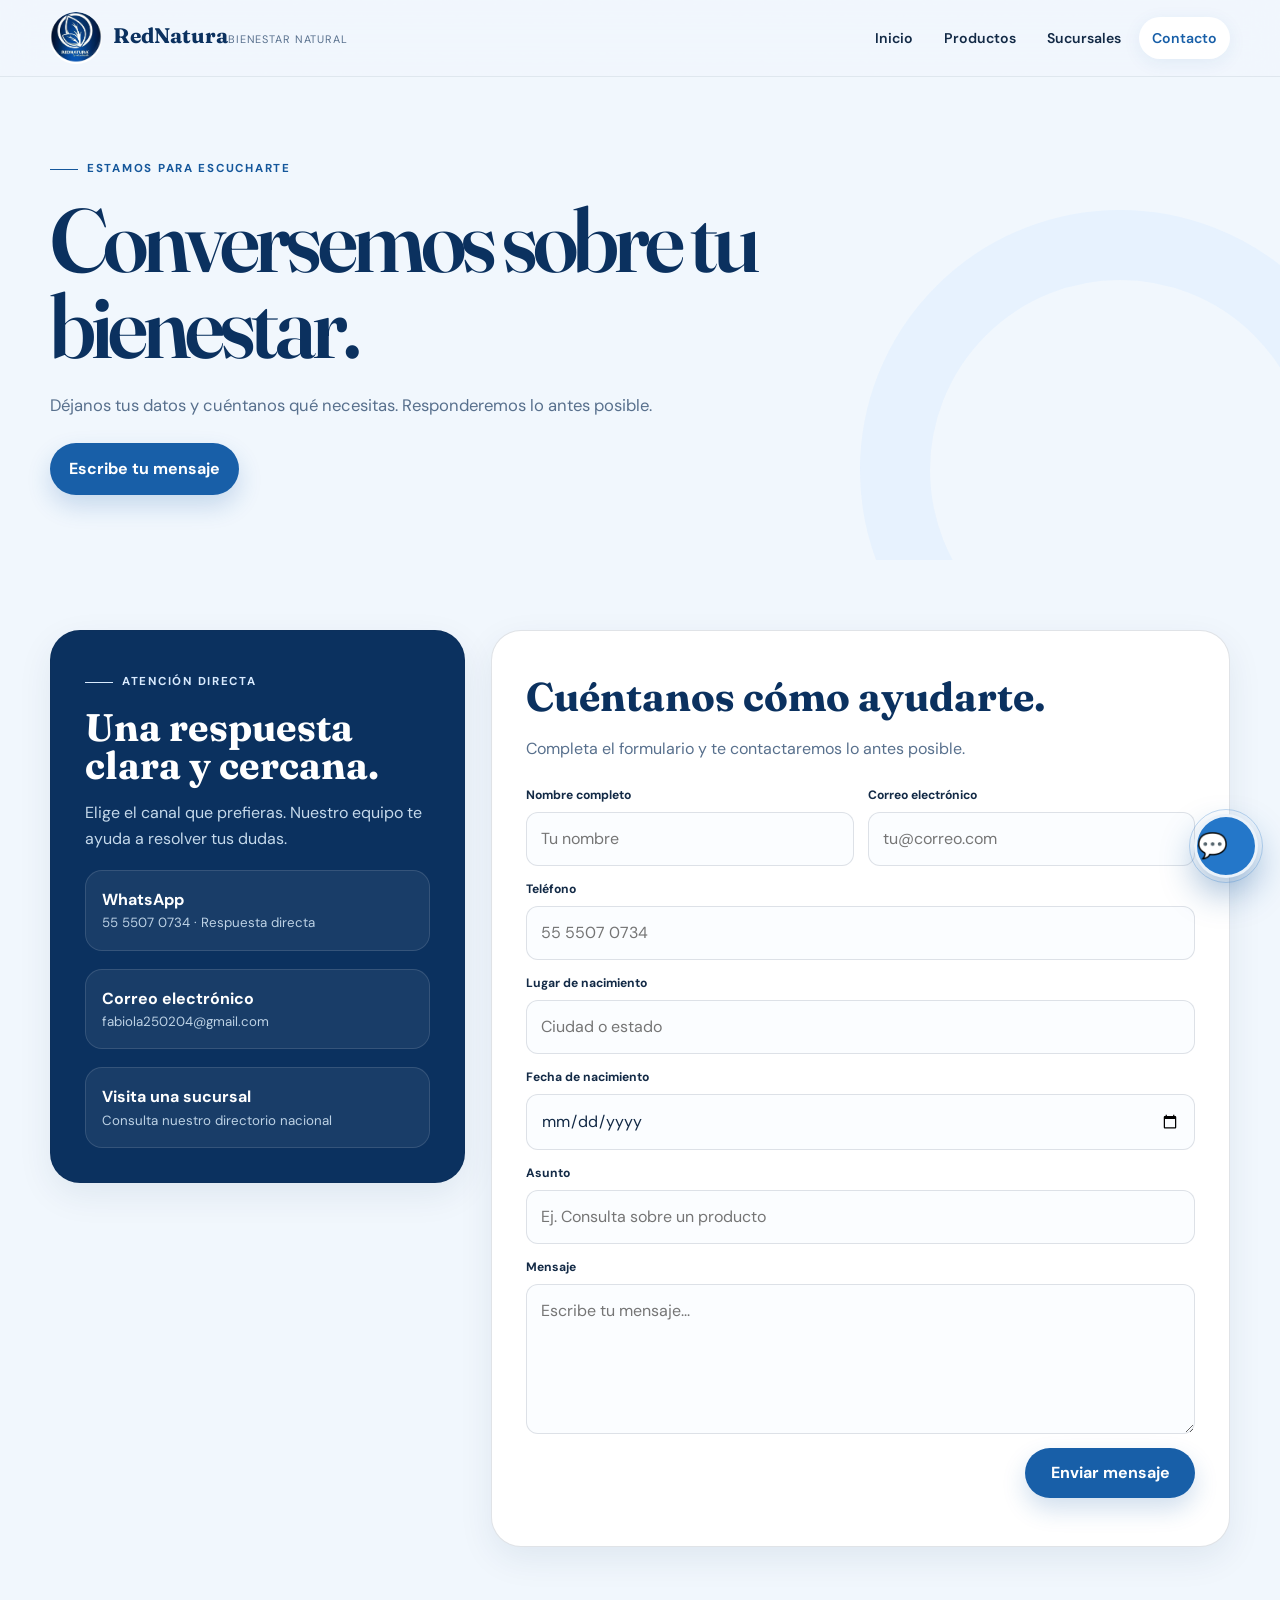
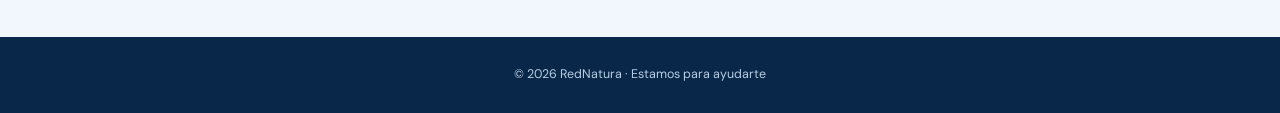
==== commit e0026e60: "Agregar campos _next y _captcha para redirigir a página propia y desactivar reCAPTCHA" ====
--- a/contacto.html
+++ b/contacto.html
@@ -8,12 +8,12 @@
 <body>
   <nav class="navbar" aria-label="Navegación principal"><div class="container">
     <a class="logo" href="index.html"><img src="img/logo.png" alt="" class="logo-img"><span><span class="logo-text">RedNatura</span><span class="brand-note">Bienestar natural</span></span></a>
-    <ul class="nav-links"><li><a href="index.html">Inicio</a></li><li><a href="index.html#productos">Productos</a></li><li><a href="sucursales.html">Sucursales</a></li><li><a href="contacto.html" class="active">Contacto</a></li><li><a href="#" onclick="toggleChat();return false;" class="help-link">Asesoría</a></li></ul>
+    <ul class="nav-links"><li><a href="index.html">Inicio</a></li><li><a href="index.html#productos">Productos</a></li><li><a href="sucursales.html">Sucursales</a></li><li><a href="contacto.html" aria-current="page">Contacto</a></li></ul>
   </div></nav>
   <main>
-    <section class="page-hero"><div class="container"><span class="hero-kicker">Estamos para escucharte</span><h1>Conversemos sobre tu bienestar.</h1><p>Déjanos tus datos y cuéntanos qué necesitas. Responderemos con asesoría clara y cercana.</p></div></section>
+    <section class="page-hero"><div class="container"><span class="hero-kicker">Estamos para escucharte</span><h1>Conversemos sobre tu bienestar.</h1><p>Déjanos tus datos y cuéntanos qué necesitas. Responderemos lo antes posible.</p><div class="hero-actions"><a class="cta-btn cta-primary" href="#contact-form">Escribe tu mensaje</a></div></div></section>
     <section class="contact-page"><div class="container contact-layout">
-      <aside class="contact-aside"><span class="sales-card-label">Atención directa</span><h2>Una respuesta clara y cercana.</h2><p>Elige el canal que prefieras. Nuestro equipo te ayuda a resolver dudas sobre productos, compra informada y asesoría personalizada.</p>
+      <aside class="contact-aside"><span class="sales-card-label">Atención directa</span><h2>Una respuesta clara y cercana.</h2><p>Elige el canal que prefieras. Nuestro equipo te ayuda a resolver tus dudas.</p>
         <a class="contact-method" href="https://wa.me/525555070734?text=Hola%2C%20quiero%20informaci%C3%B3n%20sobre%20RedNatura" target="_blank" rel="noopener"><strong>WhatsApp</strong><small>55 5507 0734 · Respuesta directa</small></a>
         <a class="contact-method" href="mailto:fabiola250204@gmail.com"><strong>Correo electrónico</strong><small>fabiola250204@gmail.com</small></a>
         <a class="contact-method" href="sucursales.html"><strong>Visita una sucursal</strong><small>Consulta nuestro directorio nacional</small></a>
@@ -25,6 +25,8 @@
           <input type="text" name="_honey" class="form-honeypot" tabindex="-1" autocomplete="off" aria-hidden="true">
           <input type="hidden" name="_subject" value="Nuevo mensaje desde web RedNatura">
           <input type="hidden" name="_template" value="table">
+          <input type="hidden" name="_next" value="https://rednatura.com/gracias.html">
+          <input type="hidden" name="_captcha" value="false">
 
           <div class="field"><label for="nombre">Nombre completo</label><input type="text" name="nombre" id="nombre" placeholder="Tu nombre" required autocomplete="name"></div>
           <div class="field"><label for="correo">Correo electrónico</label><input type="email" name="email" id="correo" placeholder="tu@correo.com" required autocomplete="email"></div>
@@ -45,7 +47,7 @@
     </div></section>
   </main>
   <footer class="footer"><p>© 2026 RedNatura · Estamos para ayudarte</p></footer>
-  <div id="chatbot" class="chatbot-container hidden"><div class="chatbot-header"><h3>Asistente RedNatura</h3><button class="close-btn" onclick="toggleChat()" aria-label="Cerrar chat">×</button></div><div id="chat-messages" class="chat-messages"></div><div class="chat-input-area"><input id="chat-input" type="text" placeholder="Escribe tu pregunta..." onkeypress="handleChatInput(event)"><button onclick="sendMessage()">Enviar</button></div></div>
+  <div id="chatbot" class="chatbot-container hidden"><div class="chatbot-header"><h3>Asistente RedNatura</h3><button class="close-btn" onclick="toggleChat()" aria-label="Cerrar chat">×</button></div><div id="chat-messages" class="chat-messages"></div><div class="chat-input-group"><input type="text" id="chat-input" placeholder="Escribe aquí..." onkeydown="handleChatInput(event)" autocomplete="off" aria-label="Mensaje de chat"></div></div>
   <button class="chat-toggle" onclick="toggleChat()" aria-label="Abrir chat"><span aria-hidden="true">💬</span><span class="chat-toggle-label">¿Necesitas ayuda?</span></button>
 
   <script src="js/productos.js"></script>
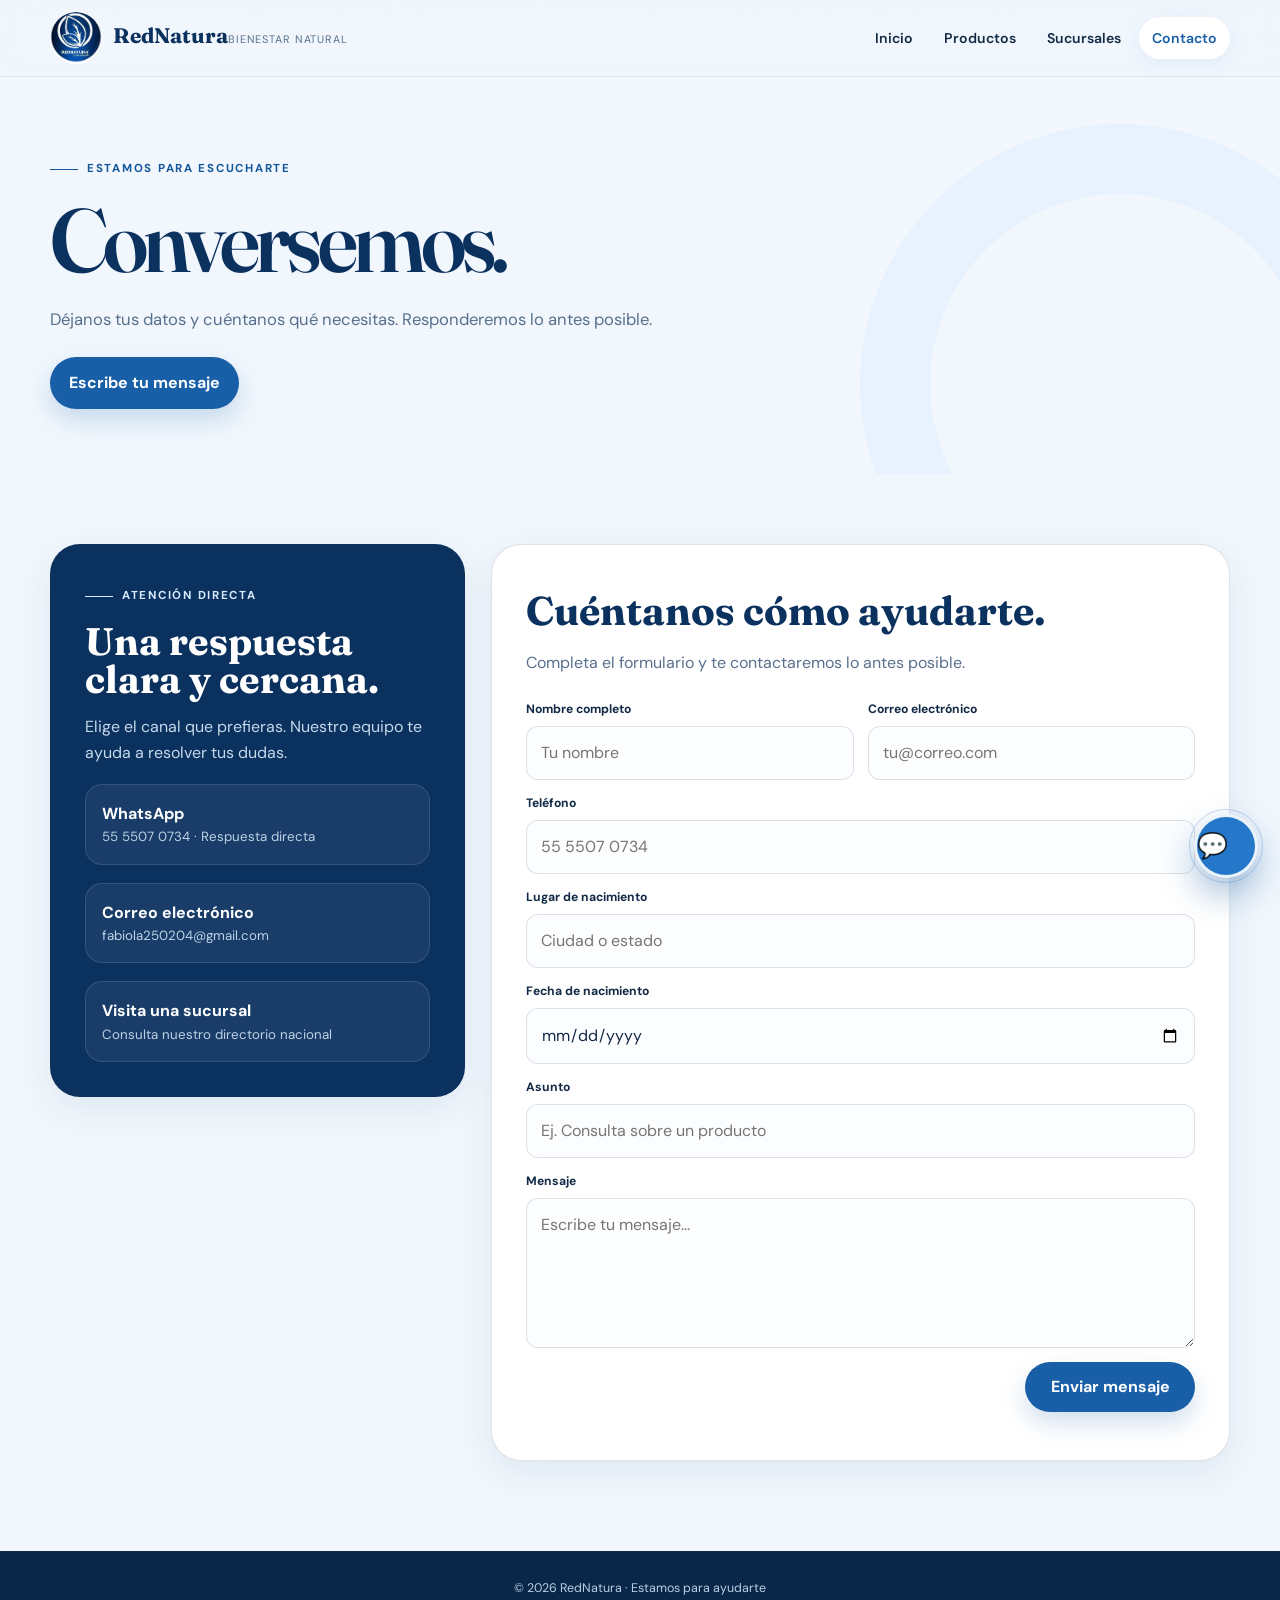
==== commit 8589050a: "Update contacto.html" ====
--- a/contacto.html
+++ b/contacto.html
@@ -11,7 +11,7 @@
     <ul class="nav-links"><li><a href="index.html">Inicio</a></li><li><a href="index.html#productos">Productos</a></li><li><a href="sucursales.html">Sucursales</a></li><li><a href="contacto.html" aria-current="page">Contacto</a></li></ul>
   </div></nav>
   <main>
-    <section class="page-hero"><div class="container"><span class="hero-kicker">Estamos para escucharte</span><h1>Conversemos sobre tu bienestar.</h1><p>Déjanos tus datos y cuéntanos qué necesitas. Responderemos lo antes posible.</p><div class="hero-actions"><a class="cta-btn cta-primary" href="#contact-form">Escribe tu mensaje</a></div></div></section>
+    <section class="page-hero"><div class="container"><span class="hero-kicker">Estamos para escucharte</span><h1>Conversemos.</h1><p>Déjanos tus datos y cuéntanos qué necesitas. Responderemos lo antes posible.</p><div class="hero-actions"><a class="cta-btn cta-primary" href="#contact-form">Escribe tu mensaje</a></div></div></section>
     <section class="contact-page"><div class="container contact-layout">
       <aside class="contact-aside"><span class="sales-card-label">Atención directa</span><h2>Una respuesta clara y cercana.</h2><p>Elige el canal que prefieras. Nuestro equipo te ayuda a resolver tus dudas.</p>
         <a class="contact-method" href="https://wa.me/525555070734?text=Hola%2C%20quiero%20informaci%C3%B3n%20sobre%20RedNatura" target="_blank" rel="noopener"><strong>WhatsApp</strong><small>55 5507 0734 · Respuesta directa</small></a>
@@ -25,7 +25,7 @@
           <input type="text" name="_honey" class="form-honeypot" tabindex="-1" autocomplete="off" aria-hidden="true">
           <input type="hidden" name="_subject" value="Nuevo mensaje desde web RedNatura">
           <input type="hidden" name="_template" value="table">
-          <input type="hidden" name="_next" value="https://rednatura.com/gracias.html">
+          <input type="hidden" name="_next" value="https://fabiola250.github.io/RedNatura/gracias.html">
           <input type="hidden" name="_captcha" value="false">
 
           <div class="field"><label for="nombre">Nombre completo</label><input type="text" name="nombre" id="nombre" placeholder="Tu nombre" required autocomplete="name"></div>
